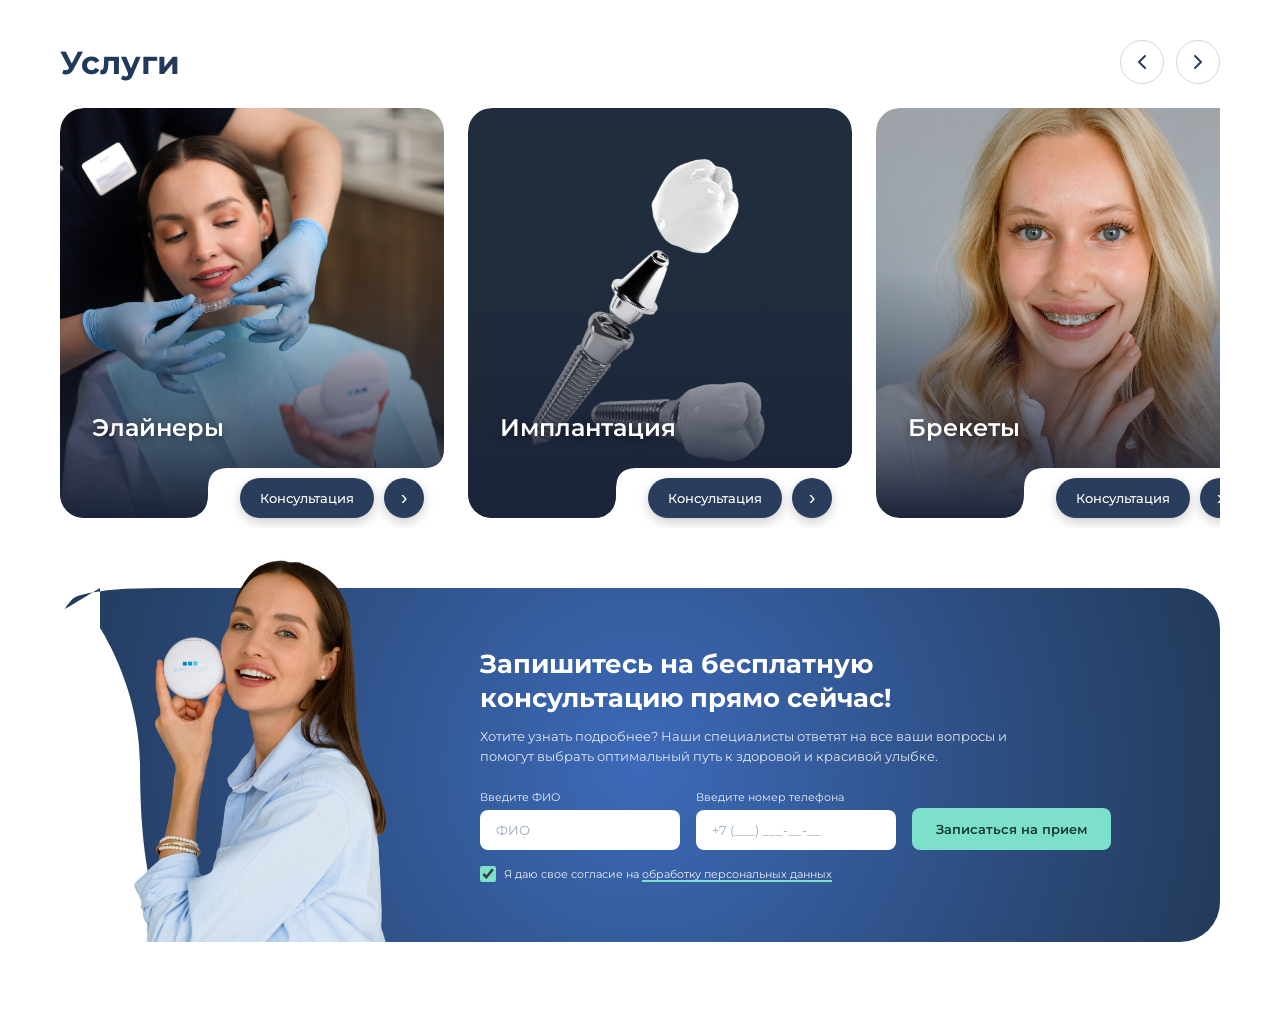
==== index.html @ 4eea0a38 "Add: all code" ====
<!DOCTYPE html>
<html lang="ru">
<head>
<meta charset="UTF-8">
<meta name="viewport" content="width=device-width, initial-scale=1.0">
<title>Дантист</title>
<link rel="preconnect" href="https://fonts.googleapis.com">
<link rel="preconnect" href="https://fonts.gstatic.com" crossorigin>
<link href="https://fonts.googleapis.com/css2?family=Montserrat:wght@400;500;600;700&display=swap" rel="stylesheet">
<link rel="stylesheet" href="css/main.css">
<link rel="stylesheet" href="css/carousel.css">
<link rel="stylesheet" href="css/cta.css">
<link rel="stylesheet" href="css/responsive.css">
</head>
<body>
<section class="services">
  <div class="services__header">
    <h2 class="services__title">Услуги</h2>
    <div class="services__controls">
      <button class="services__nav services__nav--prev" type="button" aria-label="Назад">
        <svg width="24" height="24" viewBox="0 0 24 24" fill="none" xmlns="http://www.w3.org/2000/svg">
          <path d="M15 18L9 12L15 6" stroke="currentColor" stroke-width="2" stroke-linecap="round" stroke-linejoin="round"/>
        </svg>
      </button>
      <button class="services__nav services__nav--next" type="button" aria-label="Вперед">
        <svg width="24" height="24" viewBox="0 0 24 24" fill="none" xmlns="http://www.w3.org/2000/svg">
          <path d="M9 18L15 12L9 6" stroke="currentColor" stroke-width="2" stroke-linecap="round" stroke-linejoin="round"/>
        </svg>
      </button>
    </div>
  </div>

  <div class="services__carousel" id="carousel">
    <article class="card">
      <div class="card__image">
        <img src="photos/foto1.jpg" alt="Элайнеры">
        <span class="card__label">Элайнеры</span>
      </div>
      <div class="card__actions">
        <button class="card__btn" type="button"><span class="card__btn-text">Консультация</span></button>
        <button class="card__arrow-btn" type="button"><span class="card__arrow">›</span></button>
      </div>
    </article>
    <article class="card">
      <div class="card__image">
        <img src="photos/foto2.png" alt="Имплантация">
        <span class="card__label">Имплантация</span>
      </div>
      <div class="card__actions">
        <button class="card__btn" type="button"><span class="card__btn-text">Консультация</span></button>
        <button class="card__arrow-btn" type="button"><span class="card__arrow">›</span></button>
      </div>
    </article>
    <article class="card">
      <div class="card__image">
        <img src="photos/foto3.jpg" alt="Брекеты">
        <span class="card__label">Брекеты</span>
      </div>
      <div class="card__actions">
        <button class="card__btn" type="button"><span class="card__btn-text">Консультация</span></button>
        <button class="card__arrow-btn" type="button"><span class="card__arrow">›</span></button>
      </div>
    </article>
    <article class="card">
      <div class="card__image">
        <img src="photos/foto4.png" alt="Терапия">
        <span class="card__label">Терапия</span>
      </div>
      <div class="card__actions">
        <button class="card__btn" type="button"><span class="card__btn-text">Консультация</span></button>
        <button class="card__arrow-btn" type="button"><span class="card__arrow">›</span></button>
      </div>
    </article>
  </div>

  <div class="cta">
    <div class="cta__photo">
      <img src="photos/foto5.png" alt="Девушка с элайнером">
    </div>
    <div class="cta__content">
      <h3 class="cta__title">Запишитесь на бесплатную<br>консультацию прямо сейчас!</h3>
      <p class="cta__subtitle">Хотите узнать подробнее? Наши специалисты ответят на все ваши вопросы и помогут выбрать оптимальный путь к здоровой и красивой улыбке.</p>
      <form class="cta__form">
        <label class="cta__field">
          <span class="cta__field-label">Введите ФИО</span>
          <input type="text" placeholder="ФИО">
        </label>
        <label class="cta__field">
          <span class="cta__field-label">Введите номер телефона</span>
          <input type="tel" id="phone-input" placeholder="+7 (___) ___-__-__" maxlength="18">
        </label>
        <button type="submit" class="cta__submit">Записаться на прием</button>
      </form>
      <label class="cta__agree">
        <input type="checkbox" checked>
        <span>Я даю свое согласие на <span class="cta__link">обработку персональных данных</span></span>
      </label>
    </div>
  </div>
</section>

<script src="js/script.js"></script>
</body>
</html>
---- css/main.css ----
* {
  box-sizing: border-box;
  margin: 0;
  padding: 0;
}

body {
  font-family: 'Montserrat', sans-serif;
  background: #ffffff;
  color: #1b2a41;
}

.services {
  max-width: 1200px;
  margin: 0 auto;
  padding: 40px 20px 80px;
}

.services__header {
  display: flex;
  justify-content: space-between;
  align-items: center;
  margin-bottom: 24px;
}

.services__title {
  font-size: 32px;
  font-weight: 700;
  color: #23395b;
}

.services__controls {
  display: flex;
  gap: 12px;
}

.services__nav {
  width: 44px;
  height: 44px;
  display: flex;
  align-items: center;
  justify-content: center;
  border: 1px solid #d1d9e6;
  border-radius: 50%;
  background: #ffffff;
  color: #2b3d5c;
  cursor: pointer;
  transition: all 0.2s ease;
}

.services__nav:hover {
  background: #f0f4f9;
  border-color: #2b3d5c;
}
---- css/carousel.css ----
.services__carousel {
  display: flex;
  gap: 24px;
  overflow-x: auto;
  padding-bottom: 10px;
  scroll-snap-type: x mandatory;
  scrollbar-width: none;
  -webkit-overflow-scrolling: touch;
}

.services__carousel::-webkit-scrollbar {
  display: none;
}

.card {
  flex: 0 0 384px; 
  display: flex;
  flex-direction: column;
  scroll-snap-align: start;
  position: relative;
  height: 410px; 
}

.card__image {
  position: absolute;
  top: 0;
  left: 0;
  width: 100%;
  height: 410px; 
  border-radius: 24px; 
  overflow: hidden;
  background: #1f2d3d;
  clip-path: path('M 0 24 Q 0 0 24 0 L 360 0 Q 384 0 384 24 L 384 340 Q 384 360 364 360 L 168 360 Q 148 360 148 380 Q 148 386 148 386 L 148 386 Q 148 410 124 410 L 24 410 Q 0 410 0 386 Z');
}

.card__image img {
  display: block;
  width: 100%;
  height: 100%;
  object-fit: cover;
}

.card__image::after {
  content: "";
  position: absolute;
  inset: 0;
  background: linear-gradient(to top, #1B2338 0%, rgba(27, 35, 56, 0) 60%);
  pointer-events: none;
  z-index: 1;
}

.card__label {
  position: absolute;
  left: 32px;      
  bottom: 76px;    
  z-index: 2;
  color: #ffffff;
  font-size: 24px;
  font-weight: 600;
  text-shadow: 0 2px 8px rgba(0, 0, 0, 0.4);
}

.card__actions {
  position: absolute;
  bottom: 0; 
  right: 20px; 
  display: flex;
  align-items: center;
  gap: 10px; 
  z-index: 3;
}

.card__btn {
  height: 40px;
  display: flex;
  align-items: center;
  padding: 0 20px; 
  border: none;
  border-radius: 999px; 
  background: #2b3d5c; 
  color: #ffffff;
  font-family: 'Montserrat', sans-serif;
  font-size: 13px; 
  font-weight: 500;
  cursor: pointer;
  box-shadow: 0 4px 12px rgba(0, 0, 0, 0.2);
  transition: background 0.2s ease;
}

.card__btn:hover {
  background: #3a5078;
}

.card__arrow-btn {
  width: 40px;
  height: 40px;
  display: flex;
  align-items: center;
  justify-content: center;
  border: none;
  border-radius: 50%;
  background: #2b3d5c; 
  color: #ffffff;
  cursor: pointer;
  box-shadow: 0 4px 12px rgba(0, 0, 0, 0.2);
  transition: background 0.2s ease;
}

.card__arrow-btn:hover {
  background: #3a5078;
}

.card__arrow {
  font-size: 20px;
  line-height: 1;
  transform: translateY(-1px);
}
---- css/cta.css ----
.cta {
  margin-top: 60px;
  width: 100%;
  max-width: 1199px; 
  height: 354px; 
  display: flex;
  align-items: center;
  position: relative;
  overflow: visible; 
}

.cta::before {
  content: "";
  position: absolute;
  inset: 0;
  background: radial-gradient(circle at center, #3C6AB9 0%, #233A5A 100%);
  border-radius: 40px;
  clip-path: path('M 0 24 Q 0 0 100 0 L 1159 0 Q 1199 0 1199 40 L 1199 314 Q 1199 354 1159 354 L 110 354 C 110 340, 80 320, 80 177 C 80 100, 40 40, 40 40 Q 40 0, 40 0 Z');
  z-index: 1;
}

.cta__photo {
  flex: 0 0 400px; 
  height: 100%;
  position: relative;
  z-index: 2;
  display: flex;
  justify-content: flex-end; 
  align-items: flex-end; 
  margin-top: 0; 
  margin-bottom: 0; 
  clip-path: inset(-100% 0 0 0); 
}

.cta__photo img {
  width: 150%; 
  height: 150%; 
  object-fit: cover;
  object-position: center top; 
  display: block;
  transform: translateX(10px) translateY(80px); 
}

.cta__content {
  flex: 1;
  padding: 40px 50px 40px 20px; 
  position: relative;
  z-index: 2;
  display: flex;
  flex-direction: column;
  justify-content: center;
  height: 100%;
}

.cta__title {
  color: #ffffff;
  font-size: 26px;
  font-weight: 700;
  line-height: 1.3;
  margin-bottom: 12px;
}

.cta__subtitle {
  color: rgba(255, 255, 255, 0.85);
  font-size: 13px;
  line-height: 1.5;
  max-width: 540px;
  margin-bottom: 24px;
}

.cta__form {
  display: flex;
  align-items: flex-end;
  gap: 16px;
  flex-wrap: wrap;
  margin-bottom: 16px;
}

.cta__field {
  display: flex;
  flex-direction: column;
  gap: 6px;
  flex: 1 1 150px;
  max-width: 200px;
}

.cta__field-label {
  font-size: 11px;
  color: rgba(255, 255, 255, 0.9);
}

.cta__field input {
  width: 100%;
  padding: 12px 16px;
  border: none;
  border-radius: 8px;
  background: #ffffff;
  color: #1b2a41;
  font-family: 'Montserrat', sans-serif;
  font-size: 13px;
  outline: none;
}

.cta__field input::placeholder {
  color: #9aa9b8;
}

.cta__submit {
  padding: 0 24px;
  height: 42px;
  border: none;
  border-radius: 8px; 
  background: #7ce0cb;
  color: #163a33;
  font-family: 'Montserrat', sans-serif;
  font-size: 13px;
  font-weight: 600;
  cursor: pointer;
  transition: background 0.2s ease;
  white-space: nowrap;
  flex-shrink: 0;
}

.cta__submit:hover {
  background: #6cd4be;
}

.cta__agree {
  display: flex;
  align-items: center;
  gap: 8px;
  font-size: 11px;
  color: rgba(255, 255, 255, 0.9);
  cursor: pointer;
}

.cta__agree input {
  width: 16px;
  height: 16px;
  accent-color: #7ce0cb;
  cursor: pointer;
  flex-shrink: 0;
  border-radius: 4px;
}

.cta__link {
  text-decoration: underline;
  text-decoration-color: #7ce0cb;
  text-decoration-thickness: 2px;
  text-underline-offset: 2px;
}
---- css/responsive.css ----
@media (max-width: 1024px) {
  .cta {
    height: auto;
    flex-direction: column;
  }
  
  .cta::before {
    clip-path: none;
    border-radius: 32px;
  }
  
  .cta__photo {
    flex: none;
    width: 100%;
    height: 300px;
    margin-top: 0;
    justify-content: center;
    clip-path: none; 
  }
  
  .cta__photo img {
    width: 100%;
    height: 100%;
    object-position: center top;
    transform: none;
  }

  .cta__content {
    padding: 0 30px 30px;
  }
}

@media (max-width: 900px) {
  .services {
    padding: 20px 16px 40px;
  }

  .services__title {
    font-size: 24px;
  }

  .services__controls {
    display: none; 
  }

  .card {
    flex: 0 0 75%; 
    max-width: 300px;
    height: auto;
    display: flex;
    flex-direction: column;
    align-items: center;
    position: relative;
  }

  .card__image {
    position: relative;
    width: 100%;
    height: auto;
    aspect-ratio: 1 / 1;
    border-radius: 16px;
    clip-path: none; 
    overflow: hidden;
  }

  .card__label {
    left: 16px;
    bottom: 16px;
    font-size: 18px;
  }

  .card__actions {
    position: relative;
    bottom: auto;
    right: auto;
    margin-top: 12px;
    display: flex;
    width: 100%;
    gap: 8px;
    z-index: 3;
  }

  .card__btn {
    flex: 1; 
    height: 40px;
    padding: 0 16px;
    font-size: 13px;
    justify-content: center; 
  }

  .card__arrow-btn {
    width: 40px;
    height: 40px;
    flex-shrink: 0;
  }

  .card__arrow {
    font-size: 18px;
  }

  .services__header {
    flex-direction: column;
    align-items: flex-start;
    gap: 12px;
  }

  .cta {
    margin-top: 40px;
    height: auto;
    flex-direction: column;
    position: relative;
    padding-top: 40px;
    border-radius: 0;
    overflow: visible;
  }

  .cta::before {
    clip-path: path('M 40 15 Q 40 0 55 0 L 100% 0 L 100% calc(100% - 55px) Q 100% calc(100% - 40px) calc(100% - 55px) calc(100% - 40px) Q calc(100% - 70px) calc(100% - 40px) calc(100% - 70px) 100% L 0 100% L 0 40px Q 0 25 15 40 Z');
    border-radius: 24px; 
    z-index: 1;
  }

  .cta__content {
    padding: 0 24px 30px; 
    order: 1;
    z-index: 2;
  }

  .cta__title {
    font-size: 20px;
    line-height: 1.3;
    margin-bottom: 16px;
  }

  .cta__subtitle {
    font-size: 12px;
    line-height: 1.4;
    margin-bottom: 16px; 
  }

  .cta__form {
    flex-direction: column;
    align-items: stretch;
    gap: 6px; 
    margin-bottom: 12px; /
  }

  .cta__field {
    max-width: 100%;
  }

  .cta__field input {
    padding: 14px 16px;
    font-size: 14px;
    border-radius: 8px;
  }

  .cta__submit {
    width: 100%;
    height: 48px;
    font-size: 14px;
    border-radius: 99px;
    margin-top: 10px; 
  }

  .cta__agree {
    font-size: 10px;
    align-items: flex-start;
    gap: 6px;
  }

  .cta__agree input {
    margin-top: 2px;
    width: 14px;
    height: 14px;
  }

  .cta__photo {
    flex: none;
    width: 100%;
    height: 320px; 
    margin: 0;
    order: 2;
    display: flex;
    justify-content: center;
    align-items: flex-end;
    z-index: 2;
    clip-path: path('M 0 0 L 100% 0 L 100% calc(100% - 55px) Q 100% calc(100% - 40px) calc(100% - 55px) calc(100% - 40px) Q calc(100% - 70px) calc(100% - 40px) calc(100% - 70px) 100% L 0 100% Z');
  }

  .cta__photo img {
    width: 100%; 
    height: 100%;
    object-fit: cover;
    object-position: center top;
    transform: none; 
    border-radius: 0;
  }
}
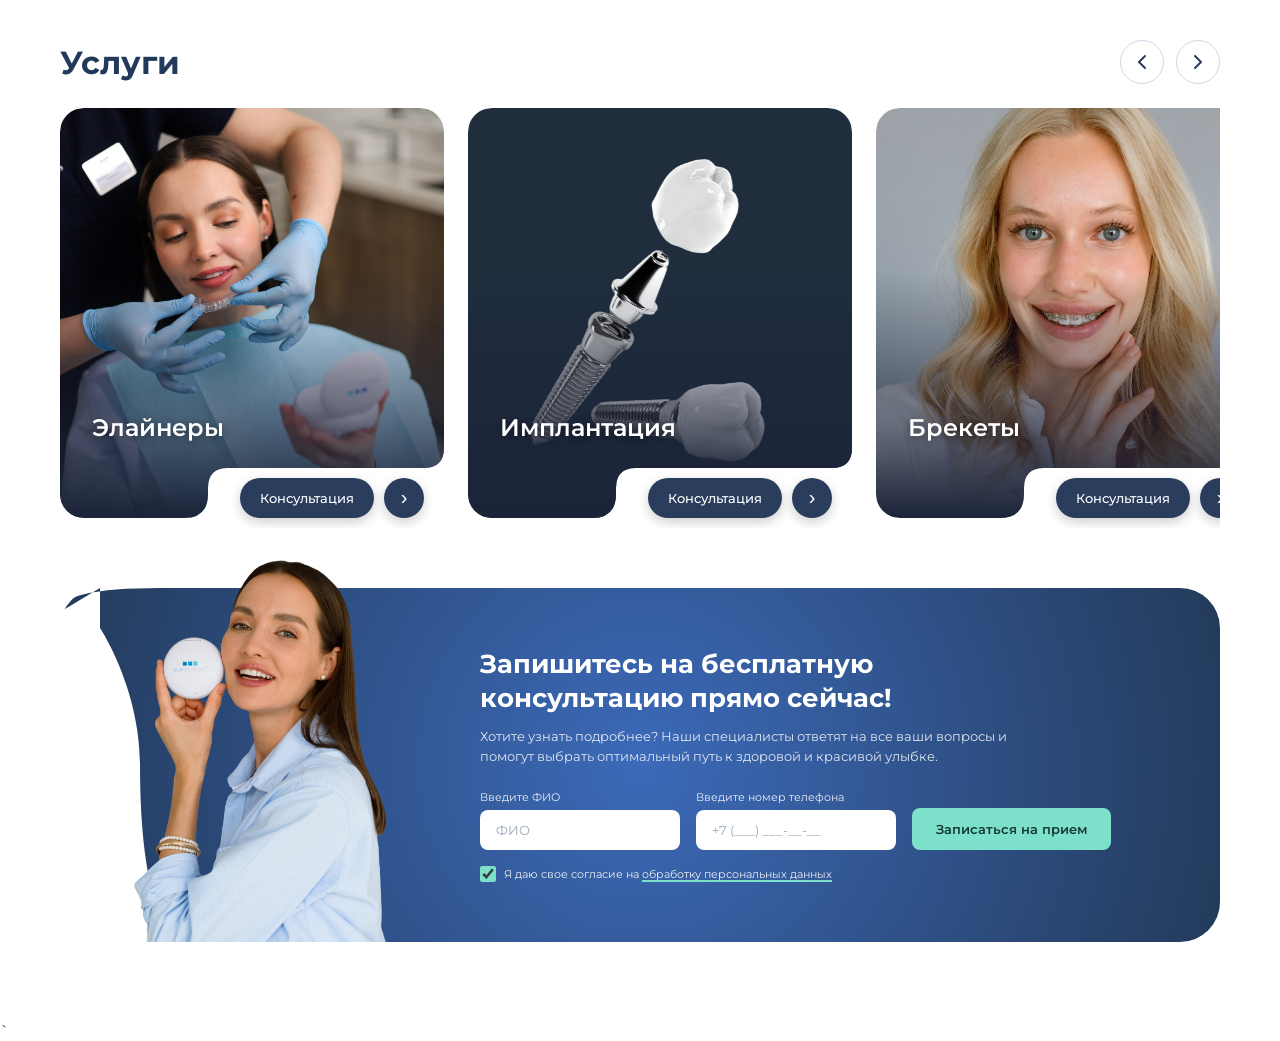
==== commit 62500d9d: "Add: museum files" ====
--- a/index.html
+++ b/index.html
@@ -73,7 +73,7 @@
     </article>
   </div>
 
-  <div class="cta">
+  <div class="cta"> 
     <div class="cta__photo">
       <img src="photos/foto5.png" alt="Девушка с элайнером">
     </div>
@@ -101,4 +101,4 @@
 
 <script src="js/script.js"></script>
 </body>
-</html>+</html>`
